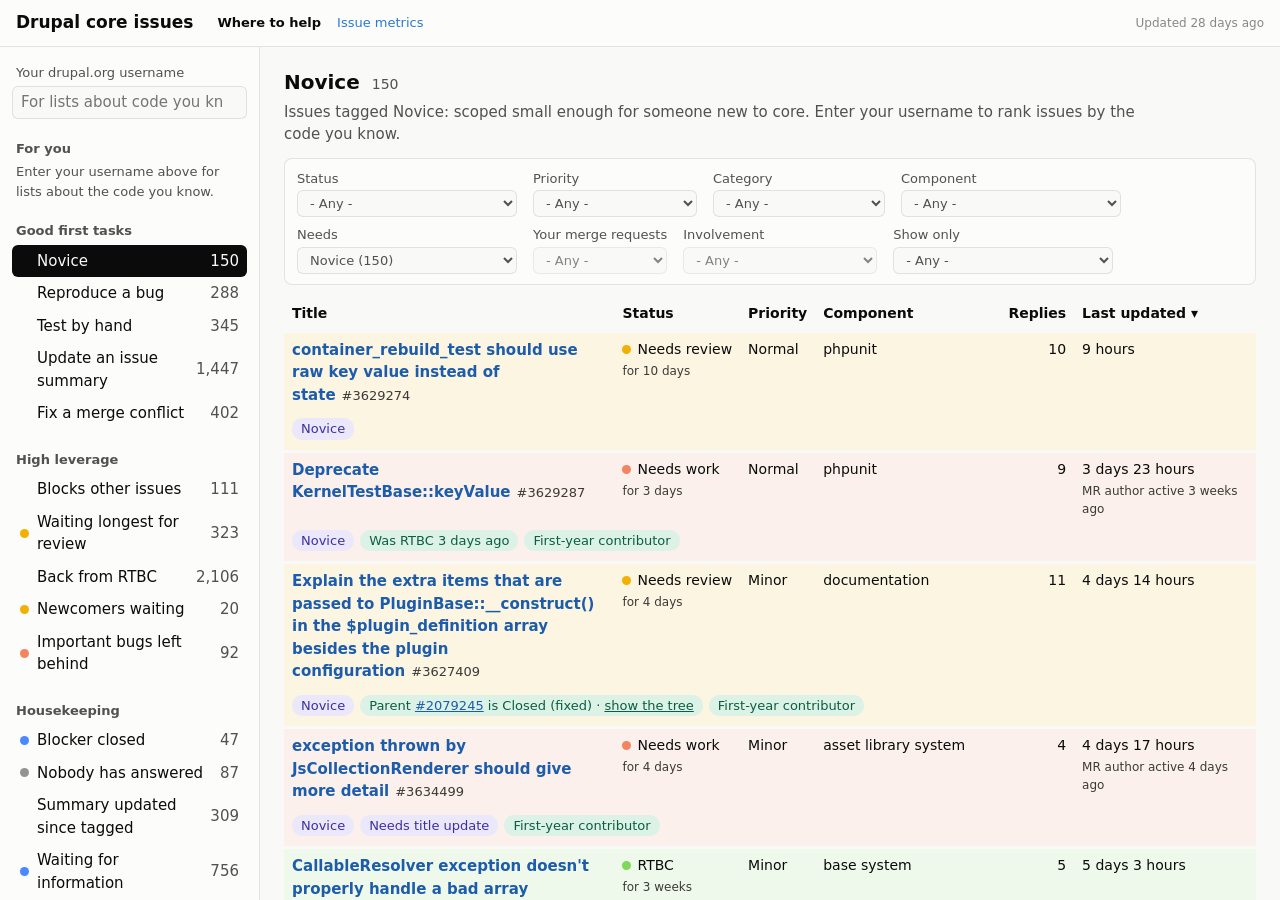
==== index.html @ b4e70576 "Deploy 2026-11-07T08:06Z" ====
<!doctype html>
<html lang="en">
<head>
<meta charset="utf-8">
<meta name="viewport" content="width=device-width, initial-scale=1">
<title>Where to help</title>
<link rel="stylesheet" href="site.css">
<script src="site.js"></script>
<style>
  :root {
    --surface-2: #f1f0ec;
    /* Chips: what an issue needs, and why it may matter. Kept clear of the status colours; all at least 5.3:1. */
    --need-bg: #ebe8fb; --need-text: #3d2fa0;
    --reason-bg: #dcf2e7; --reason-text: #0b5e40;
  }
  @media (prefers-color-scheme: dark) {
    :root:where(:not([data-theme="light"])) {
      --surface-2: #242423;
      --need-bg: #2d2754; --need-text: #d4cdfa;
      --reason-bg: #163628; --reason-text: #a6e6c9;
    }
  }
  :root[data-theme="dark"] {
    --surface-2: #242423;
    --need-bg: #2d2754; --need-text: #d4cdfa;
    --reason-bg: #163628; --reason-text: #a6e6c9;
  }
  html, body { height: 100%; }
  body {
    display: grid; grid-template-rows: auto 1fr; grid-template-columns: 260px 1fr;
  }
  nav { border-right: 1px solid var(--border); background: var(--surface-1); padding: 16px 12px; overflow-y: auto; }
  nav label { display: block; color: var(--text-secondary); font-size: 13px; margin: 0 4px 4px; }
  input[type=search], select {
    font: inherit; color: inherit; background: var(--page);
    border: 1px solid var(--border); border-radius: 6px; padding: 4px 8px;
  }
  input[type=search] { width: 100%; }
  #who-result { font-size: 12px; color: var(--text-secondary); margin: 6px 4px 0; }
  nav h2 { margin: 20px 4px 4px; }
  nav button {
    all: unset; box-sizing: border-box; display: flex; align-items: center; gap: 8px; width: 100%;
    padding: 5px 8px; border-radius: 6px; cursor: pointer;
  }
  nav button:hover { background: var(--surface-2); }
  nav button:focus-visible { outline: 2px solid var(--accent); }
  nav button[aria-current="true"] { background: var(--text-primary); color: var(--page); }
  nav button[aria-current="true"] .n { color: inherit; }
  nav .n { margin-left: auto; color: var(--text-secondary); font-variant-numeric: tabular-nums; }
  .dot { width: 9px; height: 9px; border-radius: 50%; flex: none; display: inline-block; }
  .nodot { width: 9px; flex: none; }
  main { overflow-y: auto; padding: 20px 24px 40px; min-width: 0; }
  main h2 { font-size: 20px; font-weight: 600; margin: 0; display: flex; align-items: baseline; gap: 12px; flex-wrap: wrap; }
  main h2 .n { font-size: 14px; font-weight: normal; color: var(--text-secondary); }
  .why { color: var(--text-secondary); margin: 4px 0 12px; max-width: 90ch; }
  .filters { display: flex; flex-wrap: wrap; gap: 8px 16px; align-items: end; margin: 0 0 12px; padding: 10px 12px;
    background: var(--surface-1); border: 1px solid var(--border); border-radius: 8px; }
  .filters label { display: flex; flex-direction: column; font-size: 13px; color: var(--text-secondary); gap: 2px; }
  .filters select { max-width: 220px; }
  .filters .spacer { flex: 1; }
  .conditions { display: flex; flex-wrap: wrap; gap: 6px; margin: -4px 0 12px; }
  .condition { font-size: 13px; background: var(--surface-2); border: 1px solid var(--border); border-radius: 12px; padding: 1px 4px 1px 10px; }
  .condition button { all: unset; cursor: pointer; padding: 0 6px; color: var(--text-secondary); }
  .condition button:hover, .condition button:focus-visible { color: var(--text-primary); outline: none; }
  button.plain { font: inherit; font-size: 13px; color: var(--accent); background: none; border: 1px solid var(--border); border-radius: 6px; padding: 3px 10px; cursor: pointer; }
  button.plain:disabled { color: var(--text-secondary); cursor: default; opacity: .5; }
  table.issues thead th { position: sticky; top: -20px; z-index: 1; }
  td.rank { color: var(--text-secondary); }
  /* The rank only means something in the list's own order. */
  .norank .rank { display: none; }
  tr.detail td { padding-top: 0; padding-bottom: 10px; }
  /* The listed issue, when it is shown inside its tree. */
  tbody.issue.target { outline: 2px solid var(--accent); outline-offset: -2px; }
  button.link { all: unset; cursor: pointer; text-decoration: underline; }
  button.link:focus-visible { outline: 2px solid var(--accent); }
  .chips { display: flex; flex-wrap: wrap; align-items: flex-start; gap: 6px; margin: 6px 0 0; }
  .chip { font-size: 13px; border-radius: 10px; padding: 1px 9px; }
  .chip.need { background: var(--need-bg); color: var(--need-text); }
  .chip.reason { background: var(--reason-bg); color: var(--reason-text); }
  .chip b { font-weight: 600; }
  .badges { display: flex; flex-wrap: wrap; gap: 6px; margin: 4px 0 0; }
  .badge { font-size: 12px; font-weight: 600; color: var(--page); background: var(--accent); border-radius: 10px; padding: 0 8px; white-space: nowrap; }
  .badge time { white-space: nowrap; }
  .pager { display: flex; gap: 8px; align-items: center; margin: 12px 0 0; color: var(--text-secondary); font-size: 13px; }
  .help { color: var(--text-secondary); }
  /* Below this, the sidebar leaves too little room: drop Category and Created first. */
  @media (max-width: 1600px) {
    .wide { display: none; }
  }
  @media (max-width: 800px) {
    /* One page that scrolls as a whole, rather than a list scrolling in a box under the sidebar. */
    html, body { height: auto; }
    body { grid-template-columns: 1fr; grid-template-rows: auto auto auto; }
    main { overflow: visible; }
    table.issues thead th { top: 0; }
    table.issues td.status { white-space: normal; }
    tbody.issue td.title { width: auto; overflow-wrap: anywhere; }
    tr.detail td { overflow-wrap: anywhere; }
    nav { border-right: 0; border-bottom: 1px solid var(--border); }
    main { padding: 16px; }
    .medium { display: none; }
  }
</style>
</head>
<body>
<header class="site">
  <h1 class="home">Drupal core issues</h1>
  <span aria-current="page">Where to help</span>
  <!-- Hidden until they are ready to demo; the pages are still there.
  <a href="explorer.html">Code explorer</a>
  <a href="areas.html">Areas</a>
  <a href="map.html">Issue map</a>
  -->
  <a href="metrics.html">Issue metrics</a>
  <span class="updated" id="updated"></span>
</header>
<nav aria-label="Lists">
  <form id="who">
    <label for="user">Your drupal.org username</label>
    <input type="search" id="user" autocomplete="off" placeholder="For lists about code you know">
    <div id="who-result"></div>
  </form>
  <div id="nav"></div>
</nav>
<main><div id="list"><p class="help">Loading explorer.json and start.json…</p></div></main>
<script>
const SELECTION = "drupal-issue-selection", USER = "drupal-start-user";
const DAY = 86400, PAGE = 50;
// drupal.org's issue listing colours, as on the issue map.
const STATUS = {
  "Active": ["#939393", "Active"], "Needs work": ["#f4845f", "Needs work"], "Needs review": ["#f2b100", "Needs review"],
  "Reviewed & tested by the community": ["#7ed957", "RTBC"], "Patch (to be ported)": ["#7ed957", "To be ported"],
  "Postponed": ["#4988fe", "Postponed"], "Postponed (maintainer needs more info)": ["#4988fe", "Needs info"],
  // Child issues shown under their parent can be fixed or closed.
  "Fixed": ["#1f9e2c", "Fixed"], "Closed (fixed)": ["#f0506a", "Closed (fixed)"],
};
const PRIORITY = { Critical: 4, Major: 3, Normal: 2, Minor: 1 };
const fmt = n => n.toLocaleString("en");
const esc = s => String(s).replace(/[&<>"]/g, c => ({ "&": "&amp;", "<": "&lt;", ">": "&gt;", '"': "&quot;" })[c]);
const day = t => new Date(t * 1000).toISOString().slice(0, 10);
let D, byPath = new Map(), idOf = new Map(), all = [], blockerOf = {};
// Child issues by parent, from trees.json, and the issues whose children are shown.
const childrenOf = new Map(), expanded = new Set();
// Issues shown inside their whole tree, from its top issue down.
const rooted = new Set();
// A tree of at least this many issues counts as large.
const LARGE_TREE = 10;
// The person whose code is matched, or null: { me, match, score, you }.
let person = null;
// Filters and sort for the table, kept in the address bar; or a view that is not a table.
let state = {}, page = 0;
// Whether the reader picked a list or filter, or came with one in the address bar.
let chosen = !!location.hash.slice(1);

function index(node, path) {
  node.path = path;
  byPath.set(path, node);
  for (const c of node.children || []) index(c, `${path}/${c.name}`);
}

const areaOf = path => D.areas.find(a => path === a || path.startsWith(a + "/"));
const short = path => path.replace("core/lib/Drupal/", "").replace("core/", "");
// Time before the data was built, in its two largest units, as drupal.org writes it ("5 months 1 week").
function age(t) {
  let s = Math.max(0, D.generated - t);
  const parts = [];
  // Average calendar lengths, so 12 months always make a year.
  for (const [name, size] of [["year", 365.25 * DAY], ["month", 365.25 / 12 * DAY], ["week", 7 * DAY], ["day", DAY], ["hour", 3600]]) {
    if (s >= size) {
      const n = Math.floor(s / size);
      parts.push(`${n} ${name}${n > 1 ? "s" : ""}`);
      s -= n * size;
      if (parts.length === 2) break;
    } else if (parts.length) break;
  }
  return parts.join(" ") || "under an hour";
}
// The same time in one unit, for pills: "9 days", "4 months". Each unit starts at 2 of itself, so rounding
// hides at most about a third.
function brief(t) {
  const s = Math.max(0, D.generated - t), n = (v, u) => `${v} ${u}${v > 1 ? "s" : ""}`, MONTH = 365.25 / 12 * DAY;
  if (s < 60) return "under a minute";
  if (s < 3600) return n(Math.floor(s / 60), "minute");
  if (s < DAY) return n(Math.floor(s / 3600), "hour");
  if (s < 14 * DAY) return n(Math.floor(s / DAY), "day");
  if (s < 2 * MONTH) return n(Math.floor(s / (7 * DAY)), "week");
  if (s < 24 * MONTH) return n(Math.floor(s / MONTH), "month");
  return n(Math.floor(s / (12 * MONTH)), "year");
}
const when = (t, short) => `<time datetime="${new Date(t * 1000).toISOString()}" title="${day(t)}">${(short ? brief : age)(t)}</time>`;

// What the start page knows about an issue, by name.
function detail(nid) {
  const [priority, author, last, commenters, mrSeen, needs, mentioned, blocks, newcomer, component, humans,
    statusSince, knocked, bounces, summaryEdited, raisedCritical] = D.details[nid] || [];
  return { priority, author, last, commenters: commenters || {}, mrSeen, needs: needs || [],
    mentioned: mentioned || {}, blocks: blocks || 0, newcomer, component: component || "", humans: humans || 0,
    statusSince, knocked, bounces: bounces || 0, summaryEdited, raisedCritical };
}
const mine = nid => !!person && (D.mrAuthors[nid] || []).includes(person.me);
// You reported the issue, commented on it, or opened a merge request on it.
const involved = nid => mine(nid) || (!!person && person.me in detail(nid).commenters);
// Comments by people since your last one, or NaN if you have not commented.
const since = nid => detail(nid).humans - (detail(nid).commenters[person?.me] ?? NaN) - 1;
// The first committed issue this one follows up that you were credited on, if any.
const followUpOf = nid => person && (D.followUps[nid] || []).find(m => D.creditedOn[m].includes(person.me));
// Tags for checks done by hand on a site, rather than in code.
const HAND = ["Needs manual testing", "Needs screenshots", "Needs accessibility review", "Needs usability review"];

// Match the code a person knows, from their credits: recent credits count most, and knowledge few others
// share counts more. Directories from each file's area down to it get a little weight, for issues filed against them.
function knowPerson(name) {
  const result = document.getElementById("who-result");
  person = null;
  if (!name) return result.textContent = "";
  const me = name.toLowerCase(), credits = D.people[me];
  const [spelling, files, dirs] = credits || [name, [], []];
  result.textContent = credits
    ? `Using ${spelling}'s commit credits and comments.`
    : `No commit credits found for "${name}" in the last ${D.years.history} years, so the lists about code you know are empty. New replies and Tagged you still work.`;
  // Files count by your credits on them; directories count a tenth as much, for issues filed against a
  // whole component. Both are divided by the number of people credited there.
  const weight = new Map();
  for (const [id, , faded] of files) weight.set(id, faded / (D.knowers[id] || 1));
  for (const [id, , faded] of dirs) weight.set(id, 0.1 * faded / (D.knowers[id] || 1));
  const match = new Map();
  for (const nid of all) {
    const m = (D.links[nid] || []).reduce((s, id) => s + (weight.get(id) || 0), 0);
    if (m > 0) match.set(nid, m);
  }
  // Whether you are among the 3 people credited most on a file the issue points at (the explorer's experts).
  // Directories are left out: a regular contributor is a top name on most of them, so it would say nothing.
  const expert = nid => (D.links[nid] || []).some(id => {
    const node = byPath.get(D.paths[id]);
    return node && !node.children && node.experts.slice(0, 3).some(([n]) => n.toLowerCase() === me);
  });
  // Someone asking for you puts an issue first, then your own merge requests. After that, the match, raised
  // for issues that block others, come from newcomers, are Major or Critical, or have waited long, and lowered
  // for very long threads. Issues outside your code follow, most recently updated first.
  const score = nid => {
    const d = detail(nid), m = match.get(nid) || 0;
    const waited = Math.min(26, (D.generated - (d.last || D.issues[nid][3])) / (7 * DAY));
    const boost = 1 + 0.5 * Math.min(d.blocks, 4) + (d.newcomer ? 0.5 : 0) + ({ Critical: 1, Major: 0.5 }[d.priority] || 0) + waited / 52;
    // Among issues that tagged you, the latest tag first: a day is worth far more than any match.
    return (me in d.mentioned ? 2e6 + d.mentioned[me] / 1e3 : 0) + ((D.mrAuthors[nid] || []).includes(me) ? 1e6 : 0)
      + m * boost * (d.humans >= 100 ? 0.5 : 1) + D.issues[nid][4] / 1e12;
  };
  // The first area the issue points at where you have credits, and whether you are a top 3 contributor there.
  const area = nid => ({ path: (D.links[nid] || []).filter(id => weight.has(id)).map(id => areaOf(D.paths[id])).find(Boolean),
    expert: expert(nid) });
  person = { me, match, score, area, maintains: new Set(D.maintains[me] || []) };
}

// Filters: key, label, options [value, label], and a test. Options of null are built from the issues.
const FILTERS = [
  ["status", "Status", null, (nid, v) => D.issues[nid][1] === v],
  ["priority", "Priority", null, (nid, v) => v === MAJOR ? ["Critical", "Major"].includes(detail(nid).priority) : detail(nid).priority === v],
  ["category", "Category", null, (nid, v) => D.issues[nid][2] === v],
  ["component", "Component", null, (nid, v) => detail(nid).component === v],
  ["needs", "Needs", null, (nid, v) => detail(nid).needs.includes(v)],
  ["mine", "Your merge requests", [["hide", "Hide"], ["only", "Only"]], (nid, v) => mine(nid) === (v === "only"), true],
  ["involved", "Involvement", [["yes", "You took part"], ["new", "New replies since yours"], ["no", "You have not taken part"]],
    (nid, v) => v === "new" ? since(nid) > 0 : involved(nid) === (v === "yes"), true],
  ["maintained", "Subsystem", [["yes", "Components you maintain"]], nid => !!person?.maintains.has(detail(nid).component), true],
  ["opened", "Opened", [["year", "2 weeks to a year ago"]], nid => {
    const a = D.generated - D.issues[nid][3];
    return a >= 14 * DAY && a <= 365 * DAY;
  }],
  ["activity", "Activity", [["recent", "Updated in the last month"], ["quiet", "Quiet for 3 months or more"]], (nid, v) => {
    const a = D.generated - D.issues[nid][4];
    return v === "recent" ? a <= 30 * DAY : a >= 90 * DAY;
  }],
  ["only", "Show only", [["asked", "Tagged you"], ["unblocked", "Blocker closed"], ["noreply", "No reply yet"],
    ["blocks", "Blocks other issues"], ["newcomer", "First-year contributor"], ["hand", "Needs testing by hand"],
    ["quiet", "Merge request author quiet 3 months"], ["followup", "Follow-up to your work"],
    ["knocked", "Was RTBC, needs review or work"], ["summary", "Summary edited since tagged"],
    ["parentclosed", "Parent issue closed"], ["childrenclosed", "Meta with every child closed"],
    ["largetree", `${LARGE_TREE} or more issues below`]], (nid, v) => {
    const d = detail(nid);
    return v === "asked" ? !!person && person.me in d.mentioned : v === "unblocked" ? nid in blockerOf
      : v === "noreply" ? D.issues[nid][5] === 0 : v === "blocks" ? d.blocks > 0
      : v === "hand" ? d.needs.some(t => HAND.includes(t)) : v === "followup" ? !!followUpOf(nid) : v === "knocked" ? !!d.knocked && ["Needs review", "Needs work"].includes(D.issues[nid][1]) : v === "summary" ? !!d.summaryEdited : v === "parentclosed" ? nid in D.parentClosed : v === "childrenclosed" ? nid in D.childrenClosed && (D.issues[nid][2] === "Plan" || /\[meta\]/i.test(D.issues[nid][0])) : v === "quiet" ? !!d.mrSeen && D.generated - d.mrSeen >= 90 * DAY : v === "largetree" ? below(nid).all >= LARGE_TREE : d.newcomer;
  }],
];
const FILTER_KEYS = FILTERS.map(f => f[0]);
// Conditions the presets use that are not in the filter bar: sorting by Created or Last updated covers them
// for people. When one applies, it shows above the table as a chip that removes it.
const HIDDEN = new Set(["opened", "activity", "maintained"]);
function conditions() {
  const active = FILTERS.filter(([key]) => HIDDEN.has(key) && state[key]);
  return active.length ? `<div class="conditions">${active.map(([key, label, options]) => `<span class="condition">${esc(label)}: ${esc((options.find(o => o[0] === state[key])?.[1] || state[key]).toLowerCase())}
    <button type="button" data-clear="${key}" aria-label="Remove this condition">×</button></span>`).join("")}</div>` : "";
}
// An extra Priority option covering both of the top priorities.
const MAJOR = "Critical or Major";
// Columns: key, heading, class, sort value. Text columns sort A to Z first; the others largest first.
const COLUMNS = [
  ["rank", "#", "rank num", null],
  ["title", "Title", "", nid => D.issues[nid][0].toLowerCase()],
  // Within a status, the longest in it first.
  ["status", "Status", "", nid => Object.keys(STATUS).indexOf(D.issues[nid][1]) * 1e10 + (detail(nid).statusSince || D.generated)],
  ["priority", "Priority", "medium", nid => PRIORITY[detail(nid).priority] || 0],
  ["category", "Category", "wide", nid => D.issues[nid][2]],
  ["component", "Component", "medium", nid => detail(nid).component],
  ["replies", "Replies", "num medium", nid => detail(nid).humans],
  ["updated", "Last updated", "medium", nid => D.issues[nid][4]],
  ["created", "Created", "wide", nid => D.issues[nid][3]],
];
const TEXT = new Set(["title", "status", "category", "component"]);

// The sidebar: filter sets for the table, and two views that are not tables.
// The rank heading's tooltip; the README explains the ranking in full.
const RANKING = "Best match: issues that tag you, then your merge requests, then code you know best";
const PRESETS = [
  { id: "asked", group: "you", title: "Tagged you", filters: { only: "asked" },
    why: () => `Issues where someone @-mentioned you in a comment in the last ${D.mentionDays} days, and you have not commented since.` },
  { id: "yours", group: "you", title: "New replies", filters: { involved: "new" }, sort: "updated",
    why: "Issues you reported or commented on, with comments by others since your last one, most recently updated first. Set Involvement to \"You took part\" for all of your issues." },
  { id: "commit", group: "you", status: "Reviewed & tested by the community", title: "Committer review",
    filters: { status: "Reviewed & tested by the community" },
    why: "RTBC issues, the code you know best first. Issues with your merge request, or that you set RTBC, are marked." },
  { id: "maintain", group: "you", title: "Maintainer review", filters: { needs: "Needs subsystem maintainer review", maintained: "yes" },
    why: "Issues tagged Needs subsystem maintainer review, in components of the subsystems MAINTAINERS.txt lists you for. Set Needs to Any for every open issue in them." },
  { id: "review", group: "you", status: "Needs review", title: "Needs review", filters: { status: "Needs review", mine: "hide" },
    why: "Issues waiting for a review, the code you know best first. Your own merge requests are hidden, as you cannot review your own work." },
  { id: "work", group: "you", status: "Needs work", title: "Needs work", filters: { status: "Needs work" },
    why: "Issues that need changes before another review, the code you know best first." },
  { id: "followups", group: "you", title: "Follow-ups to your work", filters: { only: "followup" }, sort: "updated",
    why: "Issues that follow up an issue you were credited on: their summary says \"follow-up to #…\", or that issue is their parent. Most recently updated first." },
  { id: "novice", group: "first", title: "Novice", filters: { needs: "Novice" },
    why: "Issues tagged Novice: scoped small enough for someone new to core." },
  { id: "reproduce", group: "first", title: "Reproduce a bug", filters: { needs: "Needs steps to reproduce" },
    why: "Reports that need steps to reproduce. Trying the report on a fresh site and writing down what happens needs no code, and shows whether the bug is real." },
  { id: "hand", group: "first", title: "Test by hand", filters: { only: "hand" },
    why: "Issues that need manual testing, screenshots, or an accessibility or usability review. Try the change on a site and report what you see." },
  { id: "summary", group: "first", title: "Update an issue summary", filters: { needs: "Needs issue summary update" },
    why: "Issues whose summary no longer says what the thread decided. Writing it up needs no code, and helps every reviewer after you." },
  { id: "rebase", group: "first", title: "Fix a merge conflict", filters: { needs: "Has merge conflict" },
    why: "The merge request no longer applies to core, according to needs-review-queue-bot, and nobody has commented since. The GitLab rebase button cannot resolve the conflict." },
  { id: "blocking", group: "leverage", title: "Blocks other issues", filters: { only: "blocks" },
    why: "Other open issues are postponed on these, so finishing one moves several forward." },
  { id: "waiting-review", group: "leverage", status: "Needs review", title: "Waiting longest for review",
    filters: { status: "Needs review" }, sort: "status",
    why: "Issues in Needs review, the longest in it first. A review, even a partial one, tells the author their work was seen." },
  { id: "knocked", group: "leverage", title: "Back from RTBC", filters: { only: "knocked" }, sort: "status", dir: "desc",
    why: "Issues that were RTBC once and now need review or work, those needing review first. They have been reviewed before, so often only the latest feedback, or a merge conflict when needs-review-queue-bot set them back, is left." },
  { id: "newcomers", group: "leverage", status: "Needs review", title: "Newcomers waiting", filters: { status: "Needs review", only: "newcomer" },
    why: "Merge requests from people in their first year, waiting for a review. A timely first review is what keeps new contributors coming back." },
  { id: "major", group: "leverage", status: "Needs work", title: "Important bugs left behind",
    filters: { status: "Needs work", category: "Bug report", priority: MAJOR, only: "quiet" },
    why: "Critical and Major bug reports in Needs work, whose merge request authors have not commented anywhere on drupal.org for 3 months or more. Core welcomes picking up someone else's merge request: say so on the issue, then carry it on." },
  { id: "unblocked", group: "tidy", status: "Postponed", title: "Blocker closed", filters: { only: "unblocked" },
    why: "Postponed issues whose last named blocker (\"postponed on #…\") is now fixed or closed. Check the thread, then set the issue back to Active or Needs work." },
  { id: "unanswered", group: "tidy", status: "Active", title: "Nobody has answered", filters: { category: "Bug report", only: "noreply", opened: "year" }, sort: "created",
    why: "Bug reports opened between two weeks and a year ago, with no reply from anyone but the reporter. A first reply, even a question, keeps a reporter involved." },
  { id: "summary-done", group: "tidy", title: "Summary updated since tagged", filters: { needs: "Needs issue summary update", only: "summary" },
    why: "Issues tagged Needs issue summary update whose summary someone has edited since the tag was added. Check whether the summary now says what the thread decided, and remove the tag if it does." },
  { id: "waiting", group: "tidy", status: "Postponed (maintainer needs more info)", title: "Waiting for information", filters: { status: "Postponed (maintainer needs more info)", activity: "quiet" },
    why: "Issues waiting for more information, quiet for 3 months or more. Ask once more, or close them if the question is still unanswered." },
  { id: "parent-closed", group: "tidy", title: "Parent issue closed", filters: { only: "parentclosed" }, sort: "updated",
    why: "Open issues whose parent issue is closed, often a meta or release issue that finished without them. Move each one to a current parent, or close it if the work is no longer needed." },
  { id: "children-closed", group: "tidy", title: "Metas that may be done", filters: { only: "childrenclosed" }, sort: "updated",
    why: "Open [meta] issues and plans whose child issues are all closed. Check whether anything is left, then close the meta or say in it what remains." },
  { id: "all", group: "everything", title: "All open issues", filters: {}, why: "Every open issue in the index." },
  { id: "trees", group: "everything", title: "Largest trees", filters: { only: "largetree" }, sort: "tree",
    why: `Open issues with ${LARGE_TREE} or more child issues below them, at any depth, the most open ones below first. Open ▸ to see the issues below. Only open issues are listed, so a tree whose top issue is closed appears as its open branches: "show the tree" on one opens the whole tree.` },
];
// Committer and maintainer review only for people MAINTAINERS.txt lists.
const listed = p => p.id === "commit" ? D.committers.includes(person?.me) : p.id !== "maintain" || !!person?.maintains.size;
const presetFor = () => PRESETS.find(p => listed(p) && FILTER_KEYS.every(k => (p.filters[k] || "") === (state[k] || "")) && (p.sort || "") === (state.sort || "") && (p.dir || "") === (state.dir || ""));

function matching(skip) {
  return all.filter(nid => FILTERS.every(([key, , , test]) => key === skip || !state[key] || test(nid, state[key])));
}

function sorted(nids) {
  const best = person ? (a, b) => person.score(b) - person.score(a) : (a, b) => D.issues[b][4] - D.issues[a][4];
  const ranked = [...nids].sort(best), rank = new Map(ranked.map((nid, i) => [nid, i + 1]));
  // Without a username there is no ranking, only the most recently updated first.
  const key = state.sort || (person ? "rank" : "updated"), asc = state.dir ? state.dir === "asc" : key === "rank" || TEXT.has(key);
  if (key === "rank") return { nids: asc ? ranked : ranked.reverse(), rank, key, asc };
  const value = key === "tree" ? nid => below(nid).open : COLUMNS.find(c => c[0] === key)[3], dir = asc ? 1 : -1;
  return { nids: ranked.sort((a, b) => { const x = value(a), y = value(b); return (x < y ? -1 : x > y ? 1 : 0) * dir || rank.get(a) - rank.get(b); }), rank, key, asc };
}

// One issue: a table row in drupal.org's columns, with what concerns you inside the cells, then a line of
// what it needs and why it may matter, if anything.
function row(nid, rank, depth = 0, target = false) {
  const [title, status, category, created, changed] = D.issues[nid];
  const d = detail(nid), [colour, label] = STATUS[status] || ["#939393", status], me = person?.me;
  // Things that ask something of you, as badges under the title.
  const badges = [];
  if (me && me in d.mentioned) badges.push(`Tagged you ${when(d.mentioned[me], true)} ago`);
  if (mine(nid)) badges.push("Your merge request");
  if (me && status === "Reviewed & tested by the community" && D.rtbcBy[nid] === me) badges.push("You set RTBC");
  // Where it touches your work, under the component; the star marks a top 3 contributor. The path linked to
  // explorer.html#path until the code explorer was hidden for demos.
  const where = person?.area(nid);
  const yourArea = where?.path ? `<div class="sub">${where.expert ? `<span title="You're a top 3 contributor to a file it mentions">★</span> ` : ""}your area:
    ${esc(short(where.path))}</div>` : "";
  // Your part in the thread, under the reply count, like drupal.org's count of new comments.
  let yourReplies = "";
  if (me && d.author?.toLowerCase() === me) yourReplies = `<div class="sub" title="You commented last">yours last</div>`;
  else if (me && me in d.commenters) {
    const what = d.commenters[me] === -1 ? "You reported it" : "You took part";
    yourReplies = `<div class="sub" title="${what}; ${since(nid)} comment${since(nid) === 1 ? "" : "s"} since yours">${since(nid) ? `<b>${fmt(since(nid))} new</b>` : "0 new"}</div>`;
  }
  // On issues that need work, when the merge request's author was last active. Only a fact: shared work on
  // merge requests is normal in core, so readers judge what it means.
  const author = d.mrSeen && !mine(nid) && !["Needs review", "Reviewed & tested by the community"].includes(status)
    ? `<div class="sub" title="When the merge request's author last commented anywhere">MR author active ${when(d.mrSeen, true)} ago</div>` : "";
  const reasons = [];
  if (nid in blockerOf) {
    const [blocker, blockerStatus] = blockerOf[nid];
    // "[PP-2]" in a title means the issue waits on two others, so one may still be open.
    const more = /\[PP-([2-9])\]/i.exec(title);
    reasons.push(`Blocker <a href="https://www.drupal.org/i/${blocker}" target="_blank" rel="noopener">#${blocker}</a> is ${esc(blockerStatus)}`);
    if (more) reasons.push(`<b>Waits on ${more[1]} issues: check the others</b>`);
  }
  const parent = followUpOf(nid);
  if (parent) reasons.push(`Follow-up to <a href="https://www.drupal.org/i/${parent}" target="_blank" rel="noopener">#${parent}</a>, which you were credited on`);
  if (d.raisedCritical) reasons.push(`Raised to Critical ${when(d.raisedCritical, true)} ago`);
  if (d.summaryEdited) reasons.push("Summary edited since tagged");
  if (nid in D.parentClosed) {
    const [p, pStatus] = D.parentClosed[nid];
    reasons.push(`Parent <a href="https://www.drupal.org/i/${p}" target="_blank" rel="noopener">#${p}</a> is ${esc(pStatus)} ·
      <button type="button" class="link" data-tree="${nid}">${rooted.has(nid) ? "hide" : "show"} the tree</button>`);
  }
  if (nid in D.childrenClosed) reasons.push(`All ${D.childrenClosed[nid]} child issues closed`);
  else if (below(nid).all >= LARGE_TREE) reasons.push(`${fmt(below(nid).open)} of ${fmt(below(nid).all)} issues below are open`);
  if (d.knocked) reasons.push(`Was RTBC ${when(d.knocked, true)} ago`);
  // Many rounds of review feedback often mean the issue needs a decision, not another review.
  if (d.bounces >= 5) reasons.push(`${d.bounces} review rounds`);
  if (d.blocks) reasons.push(`Blocks ${d.blocks} issue${d.blocks > 1 ? "s" : ""}`);
  if (d.newcomer) reasons.push("First-year contributor");
  if (d.humans >= 100) reasons.push("Long thread: may need a decision");
  const extra = d.needs.length || reasons.length;
  return `<tbody class="issue${target ? " target" : ""}" style="--status:${colour}">
    <tr><td class="rank num">${rank}</td>
      <td class="title"><div class="row" style="--depth:${depth}">${toggle(nid) || (depth ? `<span class="spacer"></span>` : "")}<div><a href="https://www.drupal.org/i/${nid}" target="_blank" rel="noopener">${esc(title)}</a><span class="nid">#${nid}</span>
        ${badges.length ? `<div class="badges">${badges.map(b => `<span class="badge">${b}</span>`).join("")}</div>` : ""}</div></div></td>
      <td class="status"><span class="dot" style="background:${colour}"></span>${esc(label)}${d.statusSince ? `<div class="sub">for ${when(d.statusSince, true)}</div>` : ""}</td>
      <td class="medium">${esc(d.priority || "")}</td><td class="wide">${esc(category)}</td>
      <td class="medium">${esc(d.component)}${yourArea}</td>
      <td class="num medium">${fmt(d.humans)}${yourReplies}</td>
      <td class="medium">${when(changed)}${author}</td><td class="wide">${when(created)}</td></tr>
    ${extra ? `<tr class="detail"><td class="rank"></td><td colspan="8"><div class="chips">${d.needs.map(t => `<span class="chip need">${esc(t)}</span>`).join("")}
      ${reasons.map(r => `<span class="chip reason">${r}</span>`).join("")}</div></td></tr>` : ""}</tbody>
    ${expanded.has(nid) ? childRows(nid, depth + 1, [nid]) : ""}`;
}

// The issues below one, at any depth, not counting itself: all of them and the open ones.
const belowCache = new Map();
function below(nid) {
  if (!belowCache.has(nid)) {
    const seen = new Set([nid]), stack = [...(childrenOf.get(nid) || [])];
    let open = 0;
    while (stack.length) {
      const c = stack.pop();
      if (seen.has(c)) continue;
      seen.add(c);
      if (c in D.issues) open++;
      stack.push(...(childrenOf.get(c) || []));
    }
    belowCache.set(nid, { all: seen.size - 1, open });
  }
  return belowCache.get(nid);
}

// An issue and its parents up to the top of its tree, stopping where parent links form a loop.
function pathUp(nid) {
  const path = [nid];
  for (let p = D.treeIssues[nid]?.[2]; p in D.treeIssues && !path.includes(p); p = D.treeIssues[p][2]) path.push(p);
  return path;
}

// A listed issue inside its whole tree: the top issue, then the issues below it, opened down to the listed
// issue, which keeps its full row.
function treeAround(nid, rank) {
  const up = pathUp(nid), top = up.at(-1);
  const around = { focus: nid, rank, onPath: new Set(up) };
  return compactRow(top, 0, true) + childRows(top, 1, [top], around);
}

// A button that shows or hides an issue's child issues, or nothing for an issue without any.
function toggle(nid) {
  if (!childrenOf.has(nid)) return "";
  const open = expanded.has(nid), n = childrenOf.get(nid).length;
  return `<button class="toggle" data-toggle="${nid}" aria-expanded="${open}" title="${open ? "Hide" : "Show"} ${n} child issue${n > 1 ? "s" : ""}"
    aria-label="${open ? "Hide" : "Show"} the ${n} child issue${n > 1 ? "s" : ""} of #${nid}">${open ? "▾" : "▸"}</button>`;
}

// The child issues of a parent, oldest first, indented below it, closed ones included, and below each the
// children of those that are open. path holds the issues above, as a few parent links form loops. Inside a
// tree shown around a listed issue, the issues above it stay open and it keeps its full row.
function childRows(nid, depth, path, around) {
  return childrenOf.get(nid).filter(c => !path.includes(c)).map(c => {
    if (c === around?.focus) return row(c, around.rank, depth, true);
    const forced = !!around?.onPath.has(c);
    return compactRow(c, depth, forced) + (expanded.has(c) || forced ? childRows(c, depth + 1, [...path, c], around) : "");
  }).join("");
}

// A row for an issue shown in a tree, open or closed, from trees.json. An issue above the listed one in its
// tree stays open, with a fixed ▾ rather than a toggle; "hide the tree" closes the whole tree.
function compactRow(nid, depth, forced) {
  const [title, status, , created, changed, priority, category, component, comments] = D.treeIssues[nid];
  const [colour, label] = STATUS[status] || ["#939393", status];
  const open = forced ? `<span class="spacer" aria-hidden="true">▾</span>` : toggle(nid) || `<span class="spacer"></span>`;
  return `<tbody class="issue" style="--status:${colour}"><tr><td class="rank"></td>
    <td class="title"><div class="row" style="--depth:${depth}">${open}<div><a href="https://www.drupal.org/i/${nid}" target="_blank" rel="noopener">${esc(title)}</a><span class="nid">#${nid}</span></div></div></td>
    <td class="status"><span class="dot" style="background:${colour}"></span>${esc(label)}</td>
    <td class="medium">${esc(priority || "")}</td><td class="wide">${esc(category || "")}</td>
    <td class="medium">${esc(component || "")}</td><td class="num medium">${fmt(comments || 0)}</td>
    <td class="medium">${when(changed)}</td><td class="wide">${when(created)}</td></tr></tbody>`;
}

const GROUPS = [["first", "Good first tasks"], ["leverage", "High leverage"], ["tidy", "Housekeeping"], ["everything", "Everything"]];

function drawNav() {
  const active = presetFor();
  const count = p => {
    const saved = state;
    state = { ...p.filters };
    const n = matching().length;
    state = saved;
    return n;
  };
  const button = p => `<button type="button" data-preset="${p.id}" aria-current="${p === active}">
    ${p.status ? `<span class="dot" style="background:${STATUS[p.status][0]}"></span>` : `<span class="nodot"></span>`}
    ${esc(p.title)}<span class="n">${fmt(count(p))}</span></button>`;
  const group = id => PRESETS.filter(p => p.group === id && listed(p)).map(button).join("");
  document.getElementById("nav").innerHTML = `<h2>For you</h2>${person ? group("you")
    : `<p class="help" style="margin: 0 4px; font-size: 13px">Enter your username above for lists about the code you know.</p>`}
    ${GROUPS.map(([id, title]) => `<h2>${title}</h2>${group(id)}`).join("")}`;
}

function drawList() {
  const box = document.getElementById("list");
  const preset = presetFor();
  const { nids, rank, key, asc } = sorted(matching());
  const pages = Math.max(1, Math.ceil(nids.length / PAGE));
  page = Math.min(page, pages - 1);
  const why = preset ? (typeof preset.why === "function" ? preset.why() : preset.why) : "Your own choice of filters.";
  // Options with their counts among the issues the other filters leave.
  const select = ([name, label, options, , needsPerson]) => {
    let opts = options;
    if (!opts) {
      const counts = new Map();
      for (const nid of matching(name)) {
        const v = name === "status" ? D.issues[nid][1] : name === "category" ? D.issues[nid][2] : detail(nid)[name];
        for (const one of [v].flat()) if (one) counts.set(one, (counts.get(one) || 0) + 1);
      }
      if (name === "priority") counts.set(MAJOR, (counts.get("Critical") || 0) + (counts.get("Major") || 0));
      opts = [...counts].sort((a, b) => a[0] === MAJOR ? -1 : b[0] === MAJOR ? 1 : a[0] < b[0] ? -1 : 1).map(([v, n]) => [v, `${v} (${fmt(n)})`]);
      if (state[name] && !counts.has(state[name])) opts.unshift([state[name], `${state[name]} (0)`]);
    }
    return `<label>${label}<select data-filter="${name}"${needsPerson && !person ? " disabled" : ""}><option value="">- Any -</option>${opts.map(([v, text]) =>
      `<option value="${esc(v)}"${state[name] === v ? " selected" : ""}>${esc(text)}</option>`).join("")}</select></label>`;
  };
  const th = ([name, label, cls]) => `<th class="${cls}"${key === name ? ` aria-sort="${asc ? "ascending" : "descending"}"` : ""}>
    <button type="button" data-sort="${name}"${name === "rank" ? ` title="${RANKING}"` : name === "replies" ? ' title="Comments by people, leaving out system messages and bots"' : ""}>${label}</button></th>`;
  box.innerHTML = `<h2>${esc(preset?.title || "Filtered issues")}<span class="n">${fmt(nids.length)}</span></h2>
    <p class="why">${why}${person ? "" : " Enter your username to rank issues by the code you know."}</p>
    <div class="filters">${FILTERS.filter(f => !HIDDEN.has(f[0])).map(select).join("")}
      ${base && !preset ? `<button type="button" class="plain" data-reset>Reset filters</button>` : ""}
      <span class="spacer"></span>
      <!-- Hidden with the issue map until it is ready to demo.
      <button type="button" class="plain" data-action="map"${nids.length ? "" : " disabled"}>Show ${fmt(nids.length)} on the issue map</button> --></div>
    ${conditions()}
    ${nids.length ? `<table class="issues${key === "rank" ? "" : " norank"}"><thead><tr>${COLUMNS.map(th).join("")}</tr></thead>
      ${nids.slice(page * PAGE, (page + 1) * PAGE).map(nid => rooted.has(nid) ? treeAround(nid, rank.get(nid)) : row(nid, rank.get(nid))).join("")}</table>
      <div class="pager"><button type="button" class="plain" data-page="${page - 1}"${page ? "" : " disabled"}>‹ previous</button>
        Displaying ${fmt(page * PAGE + 1)} – ${fmt(Math.min(nids.length, (page + 1) * PAGE))} of ${fmt(nids.length)}
        <button type="button" class="plain" data-page="${page + 1}"${page < pages - 1 ? "" : " disabled"}>next ›</button></div>`
      : `<p class="help">No open issues match these filters.</p>`}`;
}

// The address bar holds the state, so a filtered list can be shared as a link.
function save() {
  const params = new URLSearchParams(Object.entries(state).filter(([, v]) => v));
  history.replaceState(null, "", `#${params}`);
}
function load() {
  const hash = location.hash.slice(1), preset = PRESETS.find(p => p.id === hash);
  if (preset) return setPreset(preset, false);
  state = Object.fromEntries(new URLSearchParams(hash));
  base = presetFor();
  // Without a username, start on the list meant for newcomers.
  if (!hash) setPreset(PRESETS.find(p => p.id === (person ? "review" : "novice")), false);
}
// The list last chosen, so changed filters can be reset to it.
let base = null;
function setPreset(p, draw = true) {
  base = p;
  state = { ...p.filters, ...(p.sort ? { sort: p.sort } : {}), ...(p.dir ? { dir: p.dir } : {}) };
  page = 0;
  if (draw) redraw();
}
function redraw() {
  save();
  drawNav();
  drawList();
}

document.addEventListener("click", e => {
  const tree = e.target.closest("[data-tree]");
  if (tree) {
    const nid = +tree.dataset.tree;
    rooted.has(nid) ? rooted.delete(nid) : rooted.add(nid);
    drawList();
    document.querySelector(`[data-tree="${nid}"]`)?.focus();
  }
  const open = e.target.closest("[data-toggle]");
  if (open) {
    const nid = +open.dataset.toggle;
    expanded.has(nid) ? expanded.delete(nid) : expanded.add(nid);
    drawList();
    document.querySelector(`[data-toggle="${nid}"]`)?.focus();
  }
  const pick = e.target.closest("[data-preset]");
  if (pick || e.target.closest("[data-sort]")) chosen = true;
  if (e.target.closest("[data-reset]")) setPreset(base);
  if (pick) { setPreset(PRESETS.find(p => p.id === pick.dataset.preset)); document.querySelector("main").scrollTop = 0; }
  const sort = e.target.closest("[data-sort]");
  if (sort) {
    const { key, asc } = sorted([]), name = sort.dataset.sort;
    const defaultAsc = name === "rank" || TEXT.has(name);
    const nextAsc = key === name ? !asc : defaultAsc;
    state.sort = name === "rank" ? "" : name;
    state.dir = nextAsc === defaultAsc ? "" : nextAsc ? "asc" : "desc";
    page = 0;
    redraw();
  }
  const clear = e.target.closest("[data-clear]");
  if (clear) { chosen = true; state[clear.dataset.clear] = ""; page = 0; redraw(); }
  const to = e.target.closest("[data-page]");
  if (to && !to.disabled) { page = +to.dataset.page; drawList(); document.querySelector("main").scrollTop = 0; }
  if (e.target.dataset.action === "map") {
    localStorage.setItem(SELECTION, JSON.stringify({ label: (presetFor()?.title || "filtered issues").toLowerCase(), nids: matching() }));
    location.href = "map.html#selection";
  }
});
document.addEventListener("change", e => {
  if (e.target.dataset.filter) { chosen = true; state[e.target.dataset.filter] = e.target.value; page = 0; redraw(); }
});
let timer;
const input = document.getElementById("user");
input.addEventListener("input", () => {
  clearTimeout(timer);
  timer = setTimeout(() => {
    try { localStorage.setItem(USER, input.value.trim()); } catch {}
    const had = !!person;
    knowPerson(input.value.trim());
    // A username unlocks the personal lists, so start on the first of them.
    if (person && !had && !chosen) setPreset(PRESETS.find(p => p.id === "review"), false);
    redraw();
  }, 300);
});
document.getElementById("who").addEventListener("submit", e => e.preventDefault());

Promise.all(["explorer.json", "start.json", "trees.json"].map(f => fetch(f, { cache: "no-cache" }).then(r => r.json()))).then(([explorer, start, trees]) => {
  showUpdated(explorer.generated);
  D = { ...explorer, ...start, treeIssues: trees.issues };
  for (const [nid, [, , parent]] of Object.entries(trees.issues))
    if (parent in trees.issues) (childrenOf.get(parent) || childrenOf.set(parent, []).get(parent)).push(+nid);
  for (const kids of childrenOf.values()) kids.sort((a, b) => D.treeIssues[a][3] - D.treeIssues[b][3]);
  index(D.tree, "core");
  D.paths.forEach((p, i) => idOf.set(p, i));
  all = Object.keys(D.issues).map(Number);
  blockerOf = Object.fromEntries(D.unblocked.map(([nid, blocker, status]) => [nid, [blocker, status]]));
  try { input.value = localStorage.getItem(USER) || ""; } catch {}
  knowPerson(input.value.trim());
  load();
  redraw();
}).catch(err => document.getElementById("list").innerHTML =
  `<p class="help">Could not load explorer.json, start.json and trees.json. Run <code>uv run explore.py PATH_TO_CORE_CLONE</code> and serve this directory over HTTP. (${esc(err)})</p>`);
</script>
</body>
</html>
---- site.css ----
/* Shared by every page: colour tokens, base styles and the site header. Each page adds its own tokens and layout. */
:root {
  color-scheme: light;
  --page: #f9f9f7;
  --surface-1: #fcfcfb;
  --text-primary: #0b0b0b;
  --text-secondary: #52514e;
  --text-muted: #898781;
  --grid: #e1e0d9;
  --border: rgba(11, 11, 11, 0.10);
  --accent: #2a78d6;
  /* Inside status-tinted issue rows: a light tint, darker text and a deeper link blue, all at least 5.7:1. */
  --tint: 10%;
  --row-text: #3b3a37;
  --row-link: #1c5cab;
}
@media (prefers-color-scheme: dark) {
  :root:where(:not([data-theme="light"])) {
    color-scheme: dark;
    --page: #0d0d0d;
    --surface-1: #1a1a19;
    --text-primary: #f0efec;
    --text-secondary: #c3c2b7;
    --grid: #2c2c2a;
    --border: rgba(255, 255, 255, 0.10);
    --accent: #3987e5;
    --row-text: #dcdbd2;
    --row-link: #6da7ec;
  }
}
:root[data-theme="dark"] {
  color-scheme: dark;
  --page: #0d0d0d;
  --surface-1: #1a1a19;
  --text-primary: #f0efec;
  --text-secondary: #c3c2b7;
  --grid: #2c2c2a;
  --border: rgba(255, 255, 255, 0.10);
  --accent: #3987e5;
  --row-text: #dcdbd2;
  --row-link: #6da7ec;
}
* { box-sizing: border-box; }
[hidden] { display: none !important; }
body {
  margin: 0; background: var(--page); color: var(--text-primary);
  font: 15px/1.5 system-ui, -apple-system, "Segoe UI", sans-serif;
}
a { color: var(--accent); }

/* The site header. Its title is the page's h1 on the start page, and a link back there elsewhere. */
header.site {
  grid-column: 1 / -1; display: flex; flex-wrap: wrap; gap: 8px 16px; align-items: center;
  padding: 10px 16px; border-bottom: 1px solid var(--border); background: var(--surface-1);
}
header.site .home { font-size: 17px; font-weight: 700; margin: 0 8px 0 0; color: inherit; text-decoration: none; }
header.site a:not(.home) { font-size: 13px; text-decoration: none; }
header.site a:not(.home):hover, header.site a:not(.home):focus-visible { text-decoration: underline; }
/* The current page in the menu, as text rather than a link to itself. */
header.site [aria-current="page"] { font-size: 13px; font-weight: 600; }
/* When the page's data was last generated, at the end of the header. */
header.site .updated { margin-left: auto; font-size: 12px; color: var(--text-muted); }

/* Section labels in the sidebars. */
nav h2, aside h3 { font-size: 13px; font-weight: 600; color: var(--text-secondary); }

/* A row of buttons where one is pressed, such as Map and Topics. */
.segmented { display: inline-flex; border: 1px solid var(--border); border-radius: 6px; overflow: hidden; }
.segmented button {
  font: inherit; font-size: 13px; padding: 4px 12px; border: 0; cursor: pointer;
  background: var(--surface-1); color: var(--text-secondary);
}
.segmented button + button { border-left: 1px solid var(--border); }
.segmented button[aria-pressed="true"] { background: var(--text-primary); color: var(--surface-1); }
.segmented button:focus-visible { outline: 2px solid var(--accent); outline-offset: -2px; }

/* Read by screen readers only. */
.visually-hidden { position: absolute; width: 1px; height: 1px; overflow: hidden; clip-path: inset(50%); white-space: nowrap; }

/* Issue tables, as on drupal.org's issue listing, on Where to help. */
table.issues { border-collapse: collapse; width: 100%; font-size: 14px; }
table.issues thead th { background: var(--page); text-align: left; font-weight: 600; padding: 6px 8px;
  border-bottom: 2px solid var(--grid); white-space: nowrap; }
table.issues thead th button { all: unset; cursor: pointer; }
table.issues thead th button:focus-visible { outline: 2px solid var(--accent); }
table.issues thead th[aria-sort] button::after { content: " ▾"; }
table.issues thead th[aria-sort="ascending"] button::after { content: " ▴"; }
table.issues td { padding: 6px 8px; vertical-align: top; }
table.issues .num { text-align: right; font-variant-numeric: tabular-nums; }
/* Rows tinted by status. */
tbody.issue { background: color-mix(in srgb, var(--status) var(--tint), var(--surface-1)); border-top: 3px solid var(--page);
  --text-secondary: var(--row-text); --accent: var(--row-link); }
/* Titles get a share of the width, so long names such as Foo::bar() can wrap without squeezing the column. */
tbody.issue td.title { font-size: 15px; width: 34%; overflow-wrap: anywhere; }
tbody.issue td.title a { font-weight: 600; text-decoration: none; }
tbody.issue td.title a:hover { text-decoration: underline; }
table.issues .nid { color: var(--text-secondary); font-size: 13px; margin-left: 6px; white-space: nowrap; }
table.issues td.status { white-space: nowrap; }
table.issues td.status .dot { margin-right: 6px; }
table.issues time { white-space: nowrap; }
table.issues td .sub { font-size: 12px; color: var(--text-secondary); margin-top: 2px; }
table.issues td .sub b { color: var(--text-primary); }
/* Child issues are indented under their parent; the toggle opens and closes the issues below. */
td.title .row { display: flex; gap: 6px; align-items: baseline; padding-left: calc(var(--depth) * 22px); }
button.toggle { all: unset; cursor: pointer; font-size: 1.25em; line-height: 1; width: 1em; flex: none; text-align: center; color: var(--text-secondary); }
button.toggle:focus-visible { outline: 2px solid var(--accent); }
td.title .spacer { width: 1.25em; flex: none; }
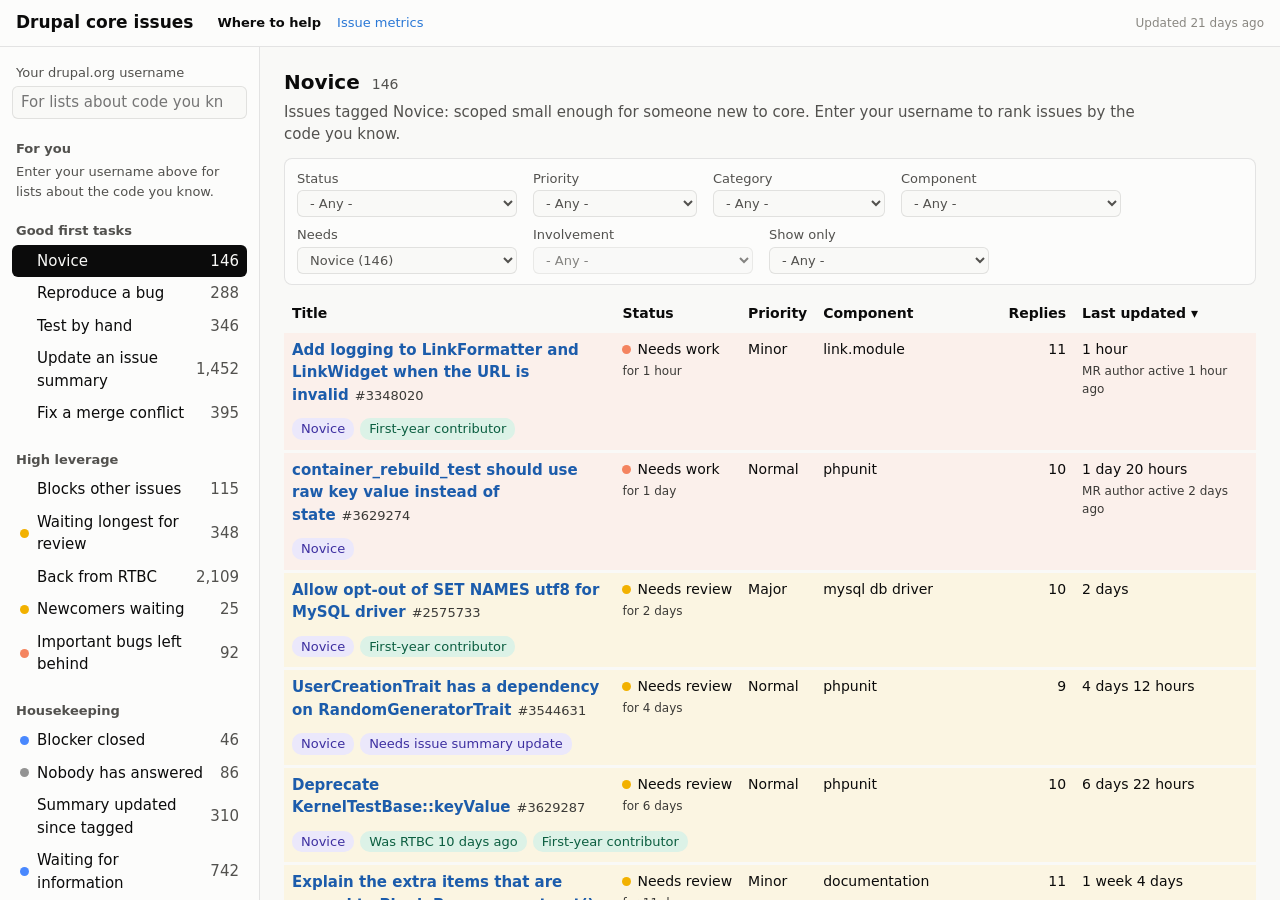
==== commit 680574f1: "Deploy 2026-11-14T08:08Z" ====
--- a/index.html
+++ b/index.html
@@ -155,7 +155,7 @@
 function index(node, path) {
   node.path = path;
   byPath.set(path, node);
-  for (const c of node.children || []) index(c, `${path}/${c.name}`);
+  for (const c of node.children || []) index(c, path ? `${path}/${c.name}` : c.name);
 }
 
 const areaOf = path => D.areas.find(a => path === a || path.startsWith(a + "/"));
@@ -198,8 +198,11 @@
     statusSince, knocked, bounces: bounces || 0, summaryEdited, raisedCritical };
 }
 const mine = nid => !!person && (D.mrAuthors[nid] || []).includes(person.me);
-// You reported the issue, commented on it, or opened a merge request on it.
-const involved = nid => mine(nid) || (!!person && person.me in detail(nid).commenters);
+const pushed = nid => !!person && (D.mrPushers[nid] || []).includes(person.me);
+// Your own work: you opened a merge request on it, or pushed commits to one.
+const yours = nid => mine(nid) || pushed(nid);
+// You reported the issue, commented on it, or worked on a merge request.
+const involved = nid => yours(nid) || (!!person && person.me in detail(nid).commenters);
 // Comments by people since your last one, or NaN if you have not commented.
 const since = nid => detail(nid).humans - (detail(nid).commenters[person?.me] ?? NaN) - 1;
 // The first committed issue this one follows up that you were credited on, if any.
@@ -223,9 +226,11 @@
   const weight = new Map();
   for (const [id, , faded] of files) weight.set(id, faded / (D.knowers[id] || 1));
   for (const [id, , faded] of dirs) weight.set(id, 0.1 * faded / (D.knowers[id] || 1));
+  // An issue matches by the one linked file or directory you know best, so a merge request that touches
+  // many files does not outrank a focused issue in code you know better.
   const match = new Map();
   for (const nid of all) {
-    const m = (D.links[nid] || []).reduce((s, id) => s + (weight.get(id) || 0), 0);
+    const m = (D.links[nid] || []).reduce((s, id) => Math.max(s, weight.get(id) || 0), 0);
     if (m > 0) match.set(nid, m);
   }
   // Whether you are among the 3 people credited most on a file the issue points at (the explorer's experts).
@@ -234,7 +239,7 @@
     const node = byPath.get(D.paths[id]);
     return node && !node.children && node.experts.slice(0, 3).some(([n]) => n.toLowerCase() === me);
   });
-  // Someone asking for you puts an issue first, then your own merge requests. After that, the match, raised
+  // Someone asking for you puts an issue first, then your own merge requests and commits. After that, the match, raised
   // for issues that block others, come from newcomers, are Major or Critical, or have waited long, and lowered
   // for very long threads. Issues outside your code follow, most recently updated first.
   const score = nid => {
@@ -242,7 +247,7 @@
     const waited = Math.min(26, (D.generated - (d.last || D.issues[nid][3])) / (7 * DAY));
     const boost = 1 + 0.5 * Math.min(d.blocks, 4) + (d.newcomer ? 0.5 : 0) + ({ Critical: 1, Major: 0.5 }[d.priority] || 0) + waited / 52;
     // Among issues that tagged you, the latest tag first: a day is worth far more than any match.
-    return (me in d.mentioned ? 2e6 + d.mentioned[me] / 1e3 : 0) + ((D.mrAuthors[nid] || []).includes(me) ? 1e6 : 0)
+    return (me in d.mentioned ? 2e6 + d.mentioned[me] / 1e3 : 0) + ([...D.mrAuthors[nid] || [], ...D.mrPushers[nid] || []].includes(me) ? 1e6 : 0)
       + m * boost * (d.humans >= 100 ? 0.5 : 1) + D.issues[nid][4] / 1e12;
   };
   // The first area the issue points at where you have credits, and whether you are a top 3 contributor there.
@@ -258,9 +263,9 @@
   ["category", "Category", null, (nid, v) => D.issues[nid][2] === v],
   ["component", "Component", null, (nid, v) => detail(nid).component === v],
   ["needs", "Needs", null, (nid, v) => detail(nid).needs.includes(v)],
-  ["mine", "Your merge requests", [["hide", "Hide"], ["only", "Only"]], (nid, v) => mine(nid) === (v === "only"), true],
-  ["involved", "Involvement", [["yes", "You took part"], ["new", "New replies since yours"], ["no", "You have not taken part"]],
-    (nid, v) => v === "new" ? since(nid) > 0 : involved(nid) === (v === "yes"), true],
+  ["involved", "Involvement", [["yes", "You took part"], ["new", "New replies since yours"],
+    ["work", "Your merge request or commits"], ["notwork", "Not your merge request or commits"], ["no", "You have not taken part"]],
+    (nid, v) => v === "new" ? since(nid) > 0 : v === "work" || v === "notwork" ? yours(nid) === (v === "work") : involved(nid) === (v === "yes"), true],
   ["maintained", "Subsystem", [["yes", "Components you maintain"]], nid => !!person?.maintains.has(detail(nid).component), true],
   ["opened", "Opened", [["year", "2 weeks to a year ago"]], nid => {
     const a = D.generated - D.issues[nid][3];
@@ -310,7 +315,7 @@
 
 // The sidebar: filter sets for the table, and two views that are not tables.
 // The rank heading's tooltip; the README explains the ranking in full.
-const RANKING = "Best match: issues that tag you, then your merge requests, then code you know best";
+const RANKING = "Best match: issues that tag you, then your merge requests and commits, then code you know best";
 const PRESETS = [
   { id: "asked", group: "you", title: "Tagged you", filters: { only: "asked" },
     why: () => `Issues where someone @-mentioned you in a comment in the last ${D.mentionDays} days, and you have not commented since.` },
@@ -318,11 +323,11 @@
     why: "Issues you reported or commented on, with comments by others since your last one, most recently updated first. Set Involvement to \"You took part\" for all of your issues." },
   { id: "commit", group: "you", status: "Reviewed & tested by the community", title: "Committer review",
     filters: { status: "Reviewed & tested by the community" },
-    why: "RTBC issues, the code you know best first. Issues with your merge request, or that you set RTBC, are marked." },
+    why: "RTBC issues, the code you know best first. Issues with your merge request or commits, or that you set RTBC, are marked." },
   { id: "maintain", group: "you", title: "Maintainer review", filters: { needs: "Needs subsystem maintainer review", maintained: "yes" },
     why: "Issues tagged Needs subsystem maintainer review, in components of the subsystems MAINTAINERS.txt lists you for. Set Needs to Any for every open issue in them." },
-  { id: "review", group: "you", status: "Needs review", title: "Needs review", filters: { status: "Needs review", mine: "hide" },
-    why: "Issues waiting for a review, the code you know best first. Your own merge requests are hidden, as you cannot review your own work." },
+  { id: "review", group: "you", status: "Needs review", title: "Needs review", filters: { status: "Needs review", involved: "notwork" },
+    why: "Issues waiting for a review, the code you know best first. Issues with your merge request or commits are hidden, as you cannot review your own work." },
   { id: "work", group: "you", status: "Needs work", title: "Needs work", filters: { status: "Needs work" },
     why: "Issues that need changes before another review, the code you know best first." },
   { id: "followups", group: "you", title: "Follow-ups to your work", filters: { only: "followup" }, sort: "updated",
@@ -392,6 +397,7 @@
   const badges = [];
   if (me && me in d.mentioned) badges.push(`Tagged you ${when(d.mentioned[me], true)} ago`);
   if (mine(nid)) badges.push("Your merge request");
+  else if (pushed(nid)) badges.push("You pushed commits");
   if (me && status === "Reviewed & tested by the community" && D.rtbcBy[nid] === me) badges.push("You set RTBC");
   // Where it touches your work, under the component; the star marks a top 3 contributor. The path linked to
   // explorer.html#path until the code explorer was hidden for demos.
@@ -665,7 +671,7 @@
   for (const [nid, [, , parent]] of Object.entries(trees.issues))
     if (parent in trees.issues) (childrenOf.get(parent) || childrenOf.set(parent, []).get(parent)).push(+nid);
   for (const kids of childrenOf.values()) kids.sort((a, b) => D.treeIssues[a][3] - D.treeIssues[b][3]);
-  index(D.tree, "core");
+  index(D.tree, "");
   D.paths.forEach((p, i) => idOf.set(p, i));
   all = Object.keys(D.issues).map(Number);
   blockerOf = Object.fromEntries(D.unblocked.map(([nid, blocker, status]) => [nid, [blocker, status]]));
